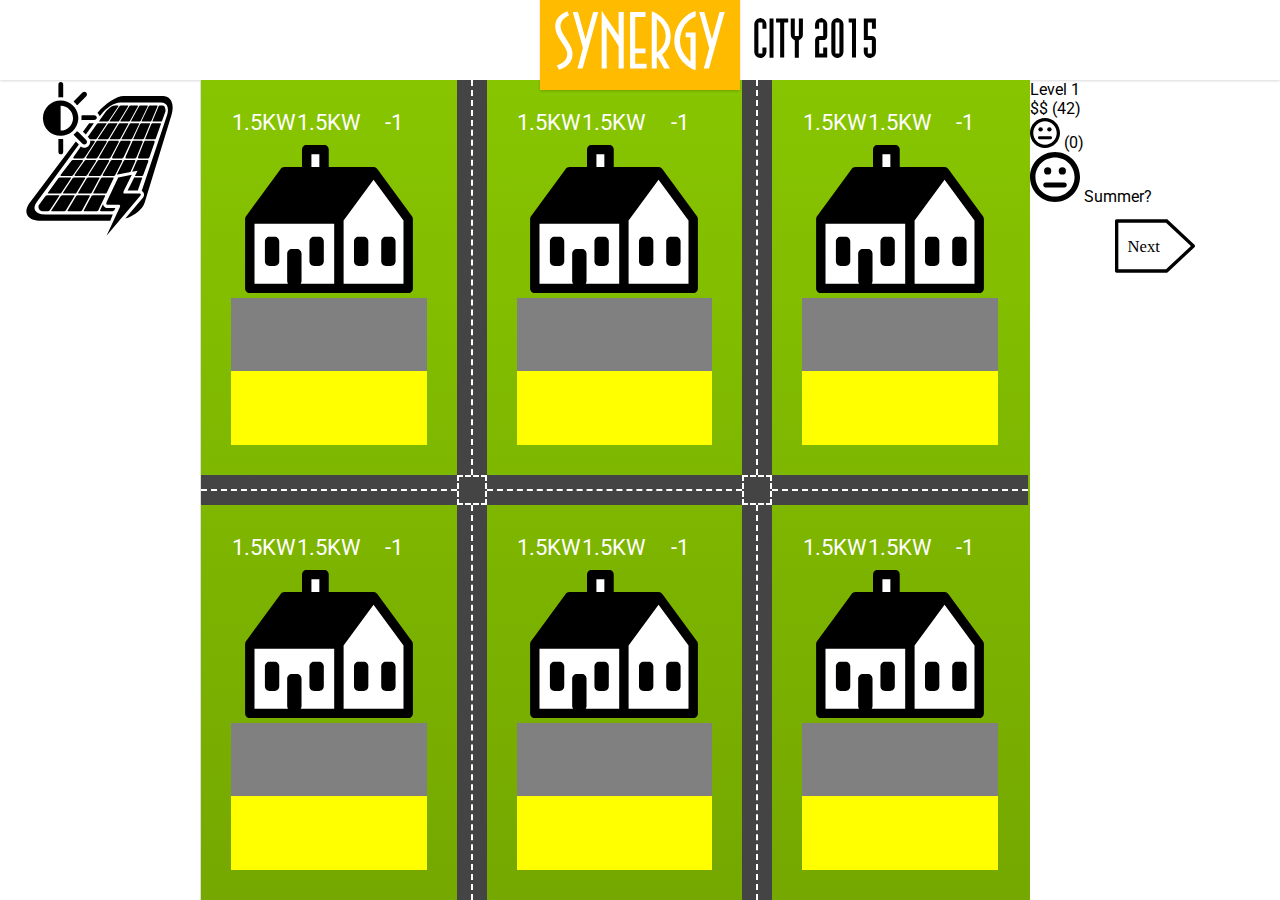
==== Website/index.html @ 7807ae28 "Changed green background" ====
<!DOCTYPE html>

<html>
	<head>
		<script src="lib/angular.js"></script>
		<script src="lib/angular-animate.min.js"></script>
		<script src="app.js"></script>
		<script src="directives/drag-drop.js"></script>
		<script src="services/data-service.js"></script>
		<script src="directives/face.js"></script>
		<script src="directives/global-data.js"></script>
		<script src="directives/house.js"></script>
		<script src="directives/toolbox.js"></script>
		<script src="directives/time-control.js"></script>
		<script src="controllers/testController.js"></script>
		<link href="style.css" rel="stylesheet" />
		<link href='http://fonts.googleapis.com/css?family=Roboto' rel='stylesheet' type='text/css'>
	</head>
	<body ng-app="synergyCity" ng-controller="Controller" class="synergyCity">
		<div class="header">
			<div class="header-left"></div>
			<div class="header-center">
				<div class="header-center-wrapper">
					<div class="header-center-text"></div>
				</div>
			</div>
			<div class="header-right">
				<div class="city"></div>
			</div>
		</div>
		<div class="body">
			<div class="toolbox">
				<toolbox drag-start="true"></toolbox>
			</div>
			<div class="canvas">
				<!--<house ng-repeat="house in houses"></house>-->
				<div class="ground">
					<div class="six-houses">
						<house></house>
						<div class="vertical-road">
							<div class="vertical-road-markings"></div>
						</div>
						<house></house>
						<div class="vertical-road">
							<div class="vertical-road-markings"></div>
						</div>
						<house></house>
						<div class="horizontal-road">
							<div class="horizontal-road-markings"></div>
						</div>
						<div class="intersection"></div>
						<div class="horizontal-road">
							<div class="horizontal-road-markings"></div>
						</div>
						<div class="intersection"></div>
						<div class="horizontal-road">
							<div class="horizontal-road-markings"></div>
						</div>
						<house></house>
						<div class="vertical-road">
							<div class="vertical-road-markings"></div>
						</div>
						<house></house>
						<div class="vertical-road">
							<div class="vertical-road-markings"></div>
						</div>
						<house></house>
					</div>
				</div>
			</div>
			<div class="global-panels">
				<global-data></global-data>
				<time-control></time-control>
			</div>
		</div>
	</body>
</html>
---- Website/style.css ----
* {
	box-sizing: border-box;
}

html, body {
	height:100%;
	margin:0;
	padding:0;
	font-family:roboto;
	overflow:hidden;
}

.synergyCity {
	display:flex;
	flex-direction: column;
}

.header {
	flex:0 0 80px;
	display:flex;
	height:80px;
	box-shadow: 0 1px 3px rgba(0,0,0,0.05), 0 1px 2px rgba(0,0,0,0.10);
}

.header-left {
	flex:1;
}

.header-center {
	flex:0 0 200px; 
	height:100%;
}

.header-center-wrapper {
	position:absolute;
	height:100px;
	width:200px;
	background:#ffbb00;
	padding:15px;
	margin-top:-10px;
	box-shadow: 0 1px 3px rgba(0,0,0,0.06), 0 1px 2px rgba(0,0,0,0.12);
}

.header-center-text {
	height:100%;
	background-image:url('content/synergy.svg');
	background-size: contain;
	background-position:center;
	background-repeat: no-repeat;
}

.header-right {
	flex:1;
}

.city {
	background-image:url('content/city_2015.svg');
	background-size: contain;
	background-position:center;
	background-repeat: no-repeat;
	width:150px;
	height:40px;
	margin-top:18px;
}

.body {
	flex:1;
	display:flex;
	flex-direction: row;
	height:calc(100% - 70px);
}

.toolbox {
	flex: 0 0 200px;
	border-right: #ddd 1px solid;
}

.canvas {
	flex: 1;
	height:100%;
	/*display:flex;
	flex-direction: row;*/
	/*padding:30px;*/
}
/*
house {
	display:block;
	height:100%;
}*/


.house-status {
	flex: 0 0 35px;	
	color:white;
}

.production-value {
	text-align:center;
}

.generation-value {
	text-align:center;
}

.happiness-value {
	text-align:center;
}

.house-view {
	flex: 1;
	position:relative;
}

.house-image {
	height:100%;
	background-image:url('content/house_1.svg');
	background-size:contain;
	background-repeat:no-repeat;
    background-position: center;
	position:absolute;
	width:100%; 
}

.house-inventory {
	flex: 1;
	background: yellow;
	position:relative;
	margin-top:5px;
}

.solar-panels {
	height:100%;
	width:100%;
	position:absolute;
}

.solar-panel {
	float:left;
	width: 25%;
	height:50%;
	background:grey;
    opacity: 1;
}
.solar-panel.ng-enter {
    -webkit-transition: 0.4s;
    transition: 0.4s;
    opacity: 0;
}
.solar-panel.ng-enter-active {
    opacity: 1;
}

.global-panels {
    flex: 0 0 200px;
}

.house-status {
	display:flex;
	flex-direction:row;
	font-size:22px;
}

.house-status-production {
	flex:1;
}

.house-status-generation {
	flex:1;
}

.house-status-happiness {
	flex:1;
}

.ground {
	height: 100%;
	width:100%;
	background: linear-gradient(#87c500, #75a800);
}

 .six-houses {
	 height:100%;
 }

.vertical-road {
	background:#444;
	width:30px;
	float:left;
	height: Calc(50% - 15px);
}

.vertical-road-markings {
	width:0px;
	border-right: #fff 2px dashed;
	height:100%;
	margin-left:14px;
}

.horizontal-road-markings {
	width:100%;
	border-bottom: #fff 2px dashed;
	height:0px;
	margin-top:14px;
}

.horizontal-road {
	background:#444;
	width: Calc(33% - 18px);
	float:left;
	height:30px;
}

face {
	display:block;
}

face div {
	width:100%;
	height:100%;
}

.intersection {
	width:30px;
	height:30px;
	float:left;
	border: #fff 2px dashed;
	background:#444;
}

.house-image {
	height:100%;
	background-image:url('content/house_1.svg');
	background-size:contain;
	background-repeat:no-repeat;
}
house {
	/*flex:1;*/
	display:flex;
	flex-direction: column;
	/*height:100%;*/
	/*margin:5px;*/
	/*margin: 100px;*/
}

.six-houses house {
	float:left;
	width: Calc(33% - 18px);
	height: Calc(50% - 15px);
	padding:30px;
}
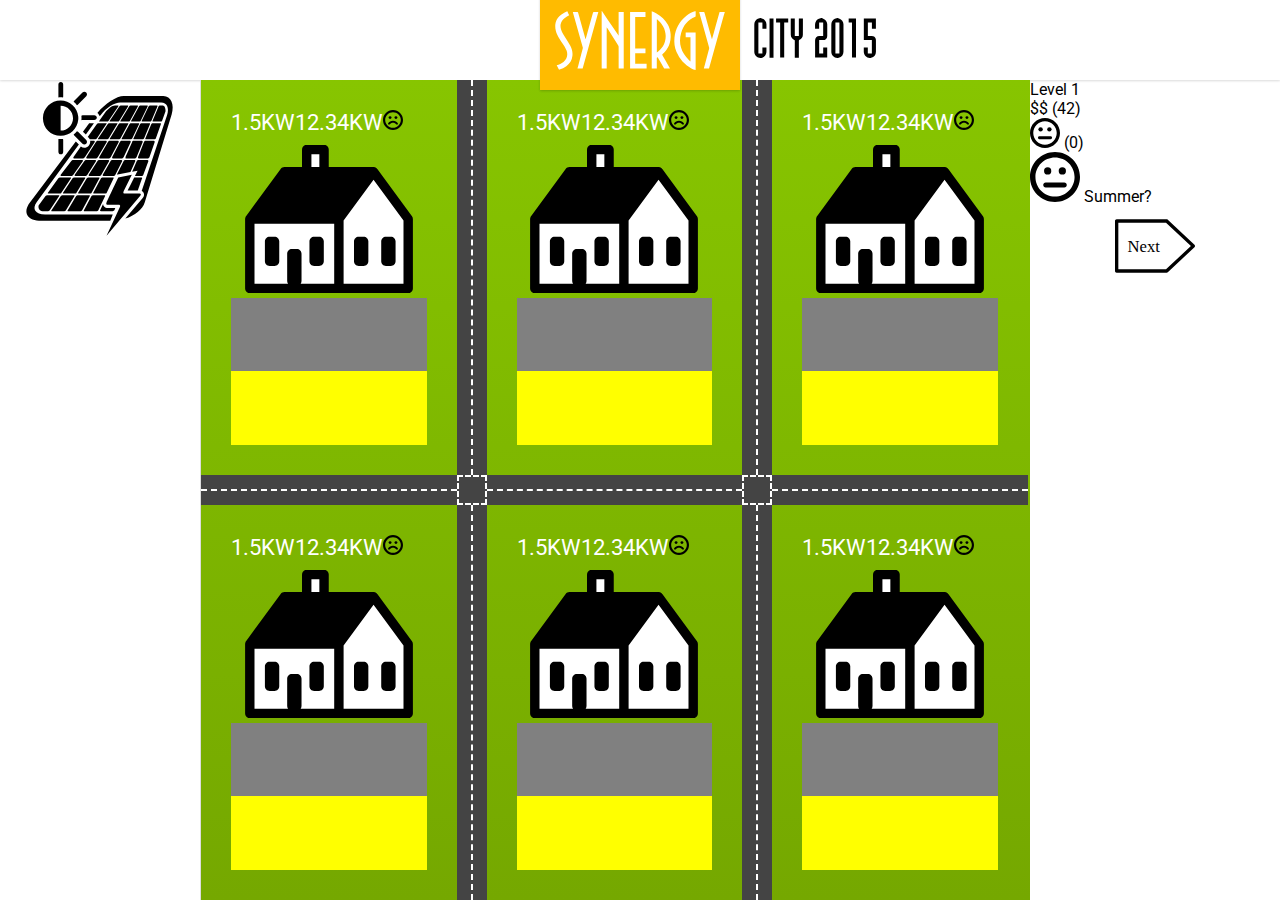
==== commit 927fde49: "Added face to house && house now accepts House object." ====
--- a/Website/index.html
+++ b/Website/index.html
@@ -5,6 +5,7 @@
 		<script src="lib/angular.js"></script>
 		<script src="lib/angular-animate.min.js"></script>
 		<script src="app.js"></script>
+		<script src="model.js"></script>
 		<script src="directives/drag-drop.js"></script>
 		<script src="services/data-service.js"></script>
 		<script src="directives/face.js"></script>
@@ -35,16 +36,16 @@
 			<div class="canvas">
 				<!--<house ng-repeat="house in houses"></house>-->
 				<div class="ground">
-					<div class="six-houses">
-						<house></house>
+					<div class="six-houses" ng-if="houses.length == 6">
+						<house house-ref="houses[0]"></house>
 						<div class="vertical-road">
 							<div class="vertical-road-markings"></div>
 						</div>
-						<house></house>
+						<house house-ref="houses[1]"></house>
 						<div class="vertical-road">
 							<div class="vertical-road-markings"></div>
 						</div>
-						<house></house>
+						<house house-ref="houses[2]"></house>
 						<div class="horizontal-road">
 							<div class="horizontal-road-markings"></div>
 						</div>
@@ -56,15 +57,15 @@
 						<div class="horizontal-road">
 							<div class="horizontal-road-markings"></div>
 						</div>
-						<house></house>
+						<house house-ref="houses[3]"></house>
 						<div class="vertical-road">
 							<div class="vertical-road-markings"></div>
 						</div>
-						<house></house>
+						<house house-ref="houses[4]"></house>
 						<div class="vertical-road">
 							<div class="vertical-road-markings"></div>
 						</div>
-						<house></house>
+						<house house-ref="houses[5]"></house>
 					</div>
 				</div>
 			</div>
--- a/Website/style.css
+++ b/Website/style.css
@@ -98,7 +98,7 @@
 	text-align:center;
 }
 
-.generation-value {
+.consumption-value {
 	text-align:center;
 }
 
@@ -164,7 +164,7 @@
 	flex:1;
 }
 
-.house-status-generation {
+.house-status-consumption {
 	flex:1;
 }
 
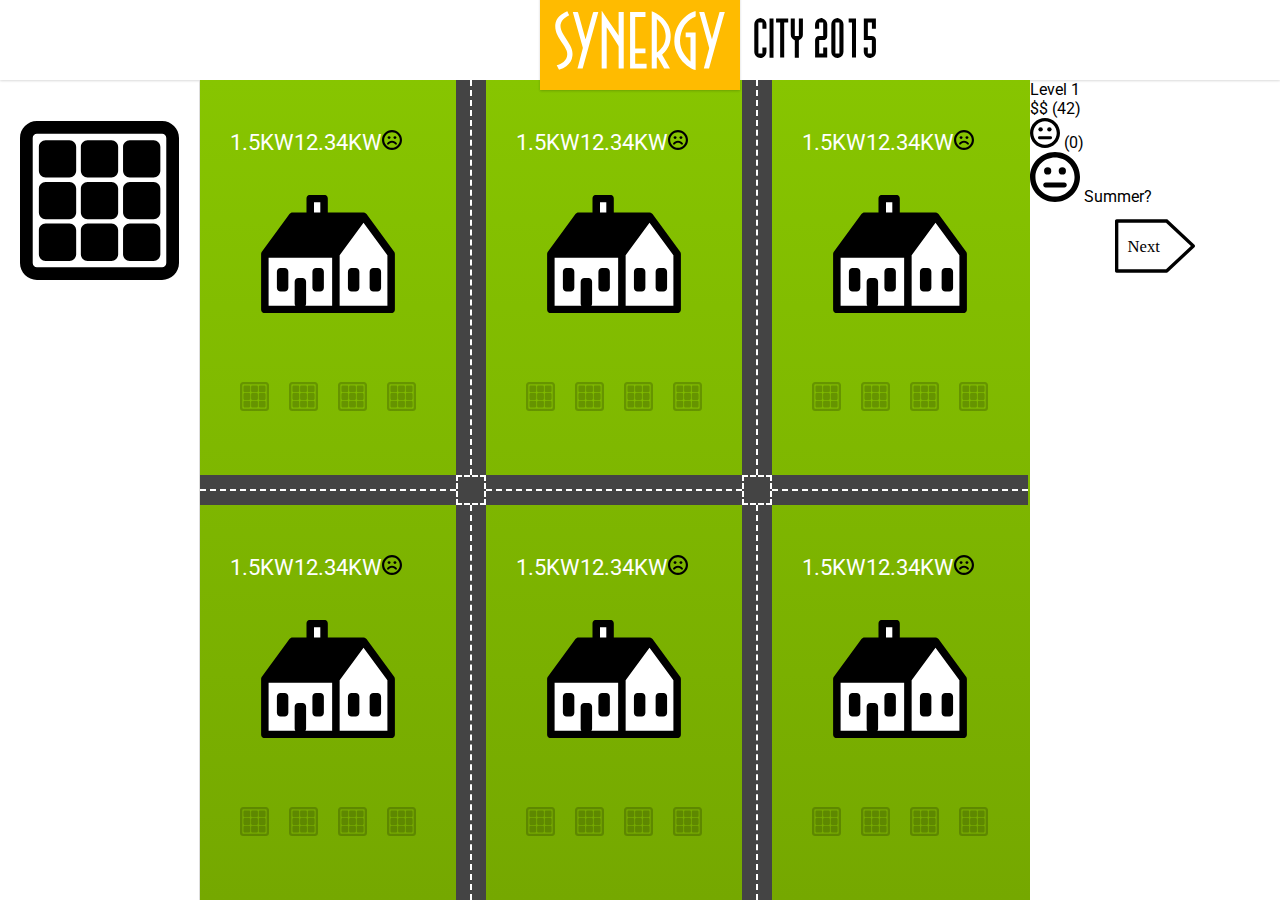
==== commit c0b01f14: "Added solar panel to toolbox" ====
--- a/Website/index.html
+++ b/Website/index.html
@@ -31,7 +31,7 @@
 		</div>
 		<div class="body">
 			<div class="toolbox">
-				<toolbox drag-start="true"></toolbox>
+				<toolbox></toolbox>
 			</div>
 			<div class="canvas">
 				<!--<house ng-repeat="house in houses"></house>-->
--- a/Website/style.css
+++ b/Website/style.css
@@ -73,6 +73,22 @@
 .toolbox {
 	flex: 0 0 200px;
 	border-right: #ddd 1px solid;
+	display:block;
+}
+
+toolbox {
+	height:100%;
+}
+
+.toolbox-solar-panel {
+	margin:20px;
+	width:calc(100% - 40px);
+	height:200px;
+	background-image:url('content/solar_panel.svg');
+	background-size: contain;
+	background-position:center;
+	background-repeat: no-repeat;
+	cursor:pointer;
 }
 
 .canvas {
@@ -90,7 +106,8 @@
 
 
 .house-status {
-	flex: 0 0 35px;	
+	margin-top:20px;
+	flex: 0 0 65px;	
 	color:white;
 }
 
@@ -123,9 +140,8 @@
 
 .house-inventory {
 	flex: 1;
-	background: yellow;
 	position:relative;
-	margin-top:5px;
+	margin-top:15px;
 }
 
 .solar-panels {
@@ -136,15 +152,21 @@
 
 .solar-panel {
 	float:left;
-	width: 25%;
-	height:50%;
+	width: calc(25% - 20px);
+	height:100%;
 	background:grey;
     opacity: 1;
+	background:url('content/solar_panel.svg');
+	background-repeat:no-repeat;
+    background-position: center;
+	background-size: contain;
+	margin:10px;
+	opacity:0.2;
 }
 .solar-panel.ng-enter {
     -webkit-transition: 0.4s;
     transition: 0.4s;
-    opacity: 0;
+    opacity: 0.2;
 }
 .solar-panel.ng-enter-active {
     opacity: 1;
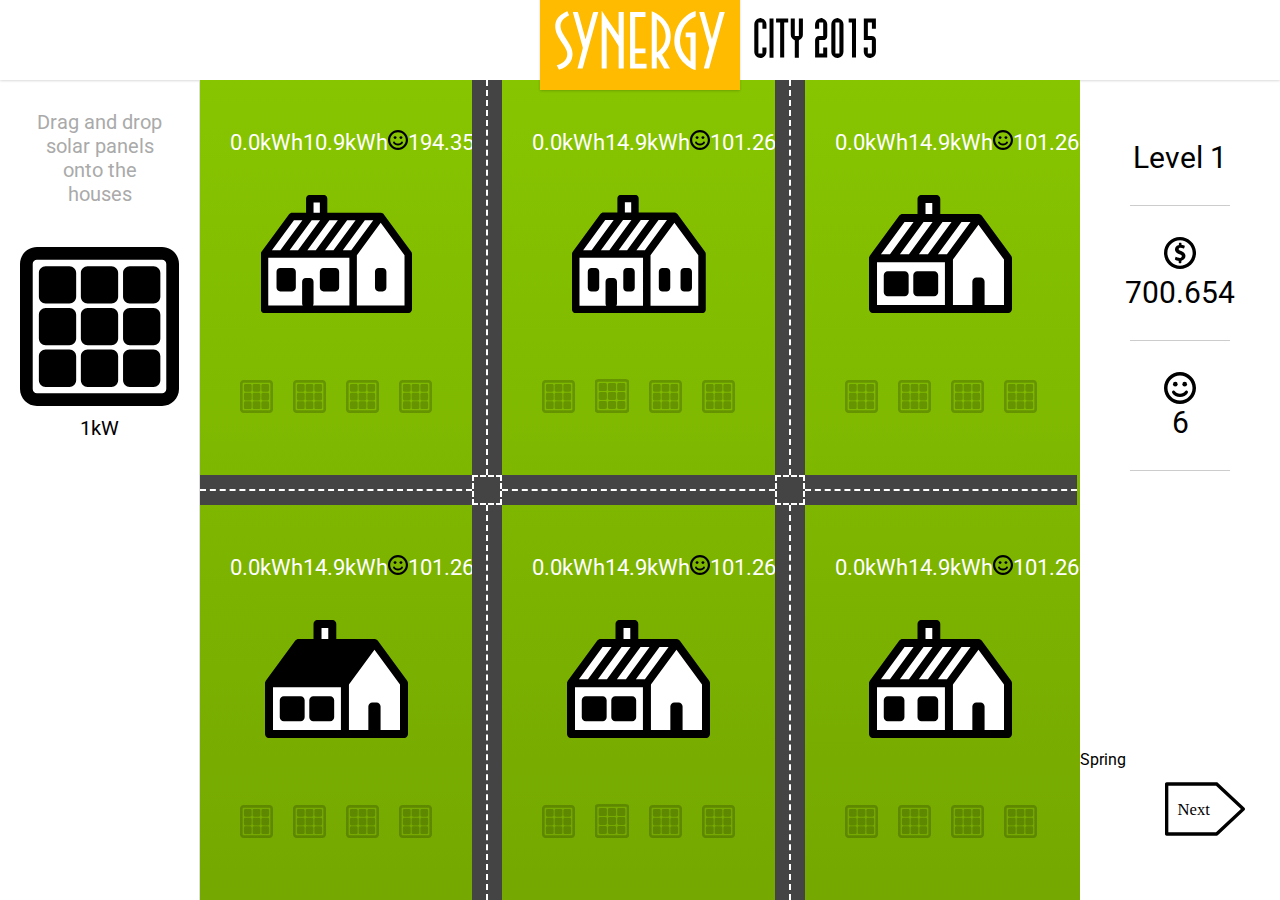
==== commit c6b8da37: "(Minor) Add title" ====
--- a/Website/index.html
+++ b/Website/index.html
@@ -2,6 +2,7 @@
 
 <html>
 	<head>
+		<title>Synergy City 2015</title>
 		<script src="lib/angular.js"></script>
 		<script src="lib/angular-animate.min.js"></script>
 		<script src="app.js"></script>
--- a/Website/style.css
+++ b/Website/style.css
@@ -8,6 +8,7 @@
 	padding:0;
 	font-family:roboto;
 	overflow:hidden;
+	min-width:1000px;
 }
 
 .synergyCity {
@@ -81,14 +82,26 @@
 }
 
 .toolbox-solar-panel {
-	margin:20px;
+	margin:20px 20px 0 20px;
 	width:calc(100% - 40px);
-	height:200px;
+	height:180px;
 	background-image:url('content/solar_panel.svg');
 	background-size: contain;
 	background-position:center;
 	background-repeat: no-repeat;
 	cursor:pointer;
+}
+
+.solar-panel-detail {
+	text-align:center;
+	font-size: 20px;
+}
+
+.toolbox-message {
+	font-size:20px;
+	margin:30px;
+	color:#aaa;
+	text-align:center;	
 }
 
 .canvas {
@@ -154,24 +167,23 @@
 	float:left;
 	width: calc(25% - 20px);
 	height:100%;
-	background:grey;
-    opacity: 1;
 	background:url('content/solar_panel.svg');
 	background-repeat:no-repeat;
     background-position: center;
 	background-size: contain;
 	margin:10px;
 	opacity:0.2;
-}
-.solar-panel.ng-enter {
-    -webkit-transition: 0.4s;
-    transition: 0.4s;
-    opacity: 0.2;
-}
-.solar-panel.ng-enter-active {
-    opacity: 1;
-}
-
+    /*-webkit-transition: 0.4s;
+    transition: 0.4s;*/
+}
+
+.dragging-solar-panel .solar-panel:not(.solar-panel-filled) {
+	opacity: 0.5;	
+}
+
+.solar-panel-filled {
+	opacity:1;
+}
 .global-panels {
     flex: 0 0 200px;
 }
@@ -270,3 +282,48 @@
 	height: Calc(50% - 15px);
 	padding:30px;
 }
+
+.global-level {
+	font-size: 20px;
+	text-align:center;
+	margin-top:60px;
+}
+
+.global-money {
+	font-size:20px;
+	margin: 30px 0 0 0;
+	text-align:center;
+}
+
+.global-happiness {
+	font-size:20px;
+	margin: 30px 0 0 0;
+	vertical-align: middle;
+	text-align:center;
+}
+
+.global-happiness face {
+	vertical-align: middle;
+}
+
+.level-text {
+	font-size:30px;
+}
+
+.separator {
+	width:calc(100% - 100px);
+	margin:30px 50px 10px 50px;
+	border-top: #ccc 1px solid;
+}
+
+time-control {
+	display:block;
+	bottom:50px;
+	height:100px;
+	width:100%;
+	position:absolute;
+}
+
+.global-panels {
+	position:relative;
+}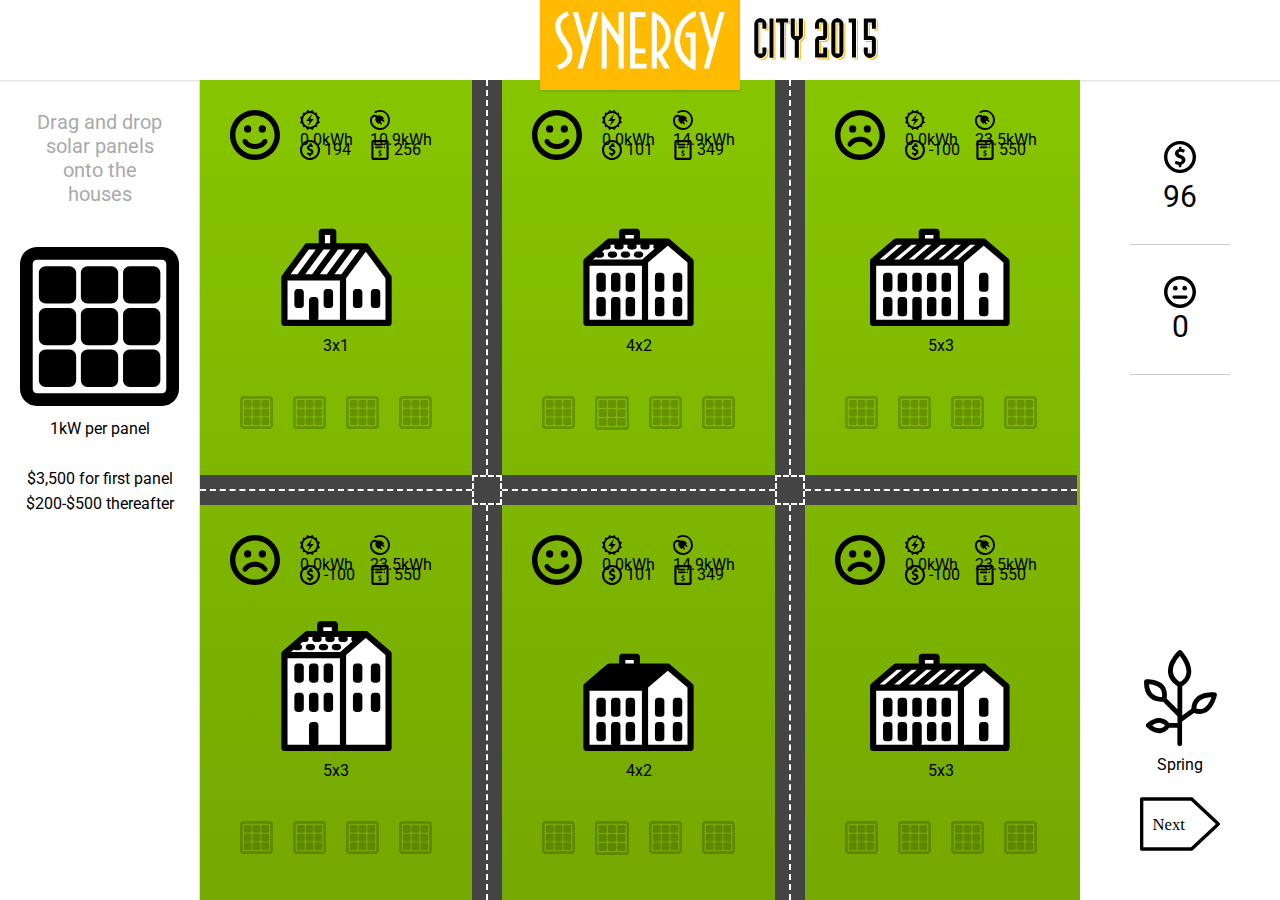
==== commit 734a70a8: "Styled season" ====
--- a/Website/index.html
+++ b/Website/index.html
@@ -27,6 +27,8 @@
 				</div>
 			</div>
 			<div class="header-right">
+				<div class="cityyellow"></div>
+				<div class="citywhite"></div>
 				<div class="city"></div>
 			</div>
 		</div>
--- a/Website/style.css
+++ b/Website/style.css
@@ -52,6 +52,7 @@
 
 .header-right {
 	flex:1;
+	position:relative;
 }
 
 .city {
@@ -61,7 +62,33 @@
 	background-repeat: no-repeat;
 	width:150px;
 	height:40px;
-	margin-top:18px;
+	top:18px;
+	left:0;
+	position:absolute;
+}
+
+.cityyellow {
+	background-image:url('content/city_2015 yellow.svg');
+	background-size: contain;
+	background-position:center;
+	background-repeat: no-repeat;
+	width:150px;
+	height:40px;
+	top:20px;
+	left:2px;
+	position:absolute;
+}
+
+.citywhite {
+	background-image:url('content/city_2015 white.svg');
+	background-size: contain;
+	background-position:center;
+	background-repeat: no-repeat;
+	width:150px;
+	height:40px;
+	top:19px;
+	left:1px;
+	position:absolute;
 }
 
 .body {
@@ -94,7 +121,8 @@
 
 .solar-panel-detail {
 	text-align:center;
-	font-size: 20px;
+	font-size: 16px;
+	line-height:25px;
 }
 
 .toolbox-message {
@@ -119,9 +147,9 @@
 
 
 .house-status {
-	margin-top:20px;
 	flex: 0 0 65px;	
 	color:white;
+	margin-bottom:10px;
 }
 
 .production-value {
@@ -152,9 +180,9 @@
 }
 
 .house-inventory {
-	flex: 1;
+	flex: 0.6;
 	position:relative;
-	margin-top:15px;
+	margin-top:5px;
 }
 
 .solar-panels {
@@ -173,25 +201,71 @@
 	background-size: contain;
 	margin:10px;
 	opacity:0.2;
-    /*-webkit-transition: 0.4s;
-    transition: 0.4s;*/
+}
+
+.solar-panel-filled {
+    -webkit-transition: 0.4s;
+    transition: 0.4s;
+}
+
+.solar-panel-filled.ng-enter {
+	opacity:0.5;
+}
+
+.solar-panel-filled.ng-enter-active {
+	opacity:1;
+}
+
+.solar-panel-filled {
+	opacity:1;
 }
 
 .dragging-solar-panel .solar-panel:not(.solar-panel-filled) {
 	opacity: 0.5;	
 }
-
-.solar-panel-filled {
-	opacity:1;
-}
 .global-panels {
     flex: 0 0 200px;
 }
 
+.large-status-item {
+	float:left;
+	width:33%;
+	height:50px;
+	color:black;
+}
+
+.large-status-item face {
+	height:100%;
+	width:100%;
+}
+
+.large-status-item face div {
+	background-position:inherit;
+}
+
+face div {
+	background-position:center;
+}
+
+.status-item {
+	float:left;
+	width:33%;
+	height:30px;
+	font-size:16px;
+	color:black;
+}
+
+.status-icon {
+	width:20px;
+	height:20px;
+	margin-top:-2px;
+}
+
+.status-item * {
+	vertical-align: middle;
+}
+
 .house-status {
-	display:flex;
-	flex-direction:row;
-	font-size:22px;
 }
 
 .house-status-production {
@@ -291,7 +365,7 @@
 
 .global-money {
 	font-size:20px;
-	margin: 30px 0 0 0;
+	margin: 60px 0 0 0;
 	text-align:center;
 }
 
@@ -318,7 +392,7 @@
 
 time-control {
 	display:block;
-	bottom:50px;
+	bottom:150px;
 	height:100px;
 	width:100%;
 	position:absolute;
@@ -326,4 +400,9 @@
 
 .global-panels {
 	position:relative;
+}
+
+.house-label {
+	text-align:center;
+	margin-top:10px;
 }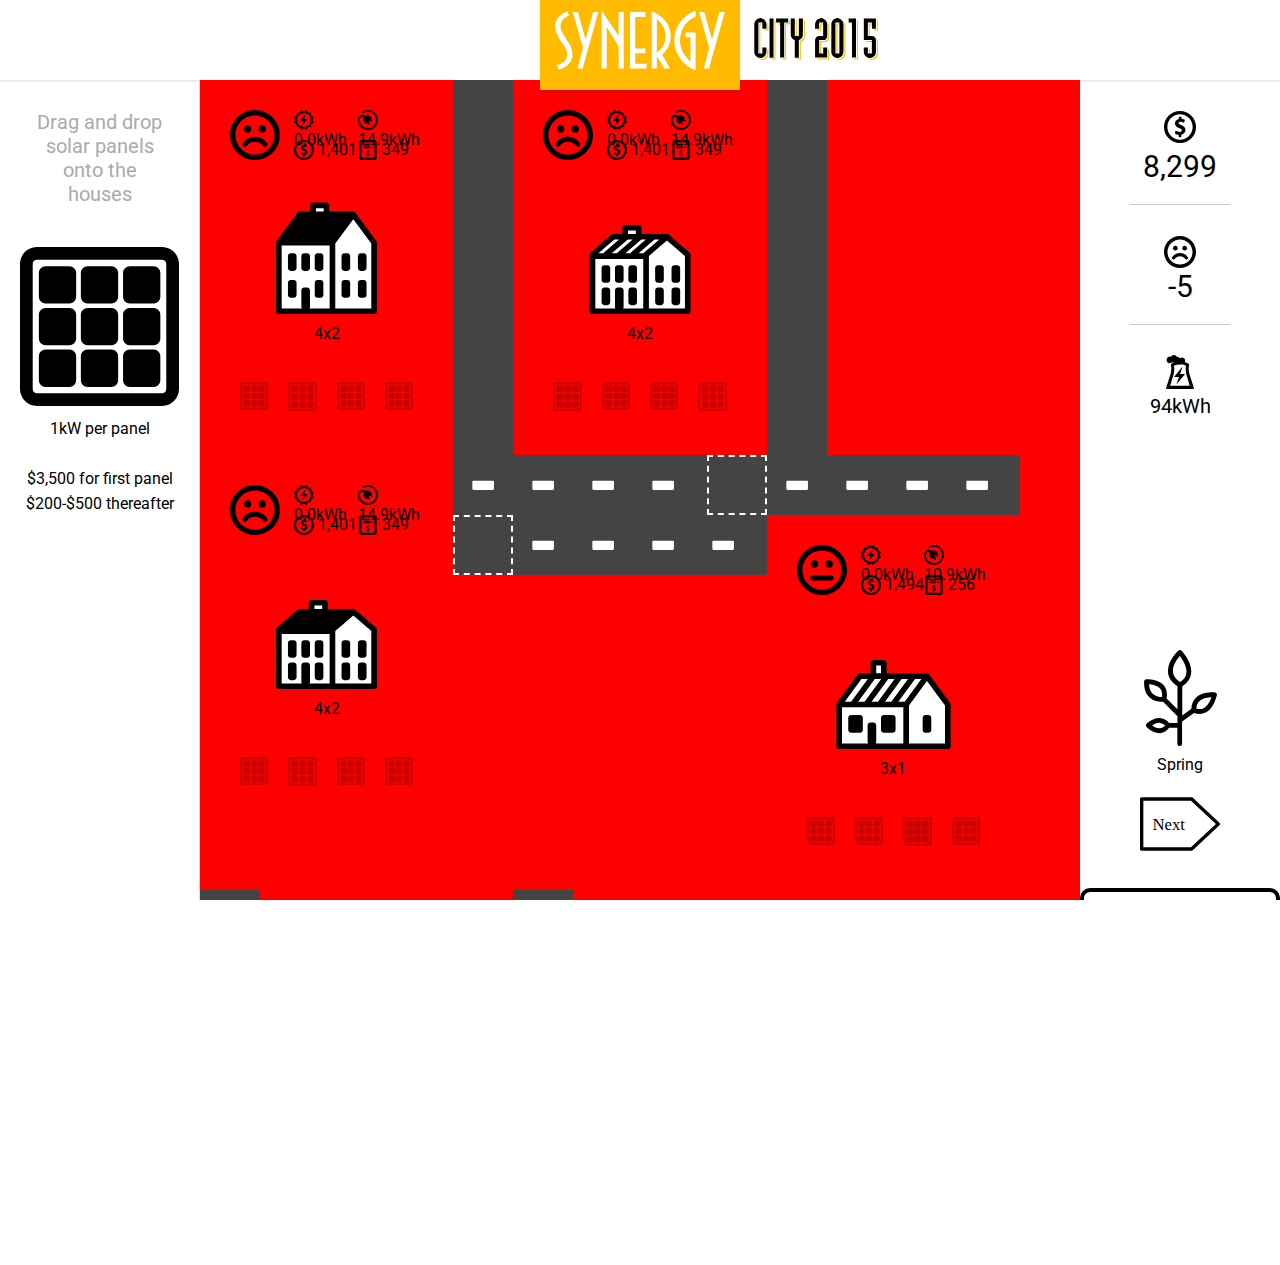
==== commit 66f1307d: "Colors" ====
--- a/Website/index.html
+++ b/Website/index.html
@@ -38,7 +38,7 @@
 			</div>
 			<div class="canvas">
 				<!--<house ng-repeat="house in houses"></house>-->
-				<div class="ground">
+				<div class="ground" ng-style="{ background: seasonColors[season][0] }">
 					<div class="six-houses" ng-if="houses.length == 6">
 						<house house-ref="houses[0]"></house>
 						<div class="vertical-road">
--- a/Website/style.css
+++ b/Website/style.css
@@ -283,39 +283,44 @@
 .ground {
 	height: 100%;
 	width:100%;
-	background: linear-gradient(#87c500, #75a800);
+	transition: background-color 0.4s ease;
+	-webkit-transition: background-color 0.4s ease;
 }
 
  .six-houses {
 	 height:100%;
  }
 
-.vertical-road {
-	background:#444;
-	width:30px;
-	float:left;
-	height: Calc(50% - 15px);
-}
-
-.vertical-road-markings {
+.vertical-road {	
+	background-color:#444;
+	background-image: url('content/road_vertical.svg');
+	background-size:contain;
+	float:left;
+	width:60px;
+	height: Calc(50% - 35px);
+}
+
+/*.vertical-road-markings {
 	width:0px;
 	border-right: #fff 2px dashed;
 	height:100%;
 	margin-left:14px;
-}
-
-.horizontal-road-markings {
+}*/
+
+/*.horizontal-road-markings {
 	width:100%;
 	border-bottom: #fff 2px dashed;
 	height:0px;
 	margin-top:14px;
-}
+}*/
 
 .horizontal-road {
-	background:#444;
-	width: Calc(33% - 18px);
-	float:left;
-	height:30px;
+	background-color:#444;
+	background-image: url('content/road_horizontal.svg');
+	background-size:contain;
+	width: Calc(33% - 37px);
+	float:left;
+	height:60px;
 }
 
 face {
@@ -328,8 +333,8 @@
 }
 
 .intersection {
-	width:30px;
-	height:30px;
+	width:60px;
+	height:60px;
 	float:left;
 	border: #fff 2px dashed;
 	background:#444;
@@ -352,20 +357,26 @@
 
 .six-houses house {
 	float:left;
-	width: Calc(33% - 18px);
-	height: Calc(50% - 15px);
+	width: Calc(33% - 37px);
+	height: Calc(50% - 35px);
 	padding:30px;
 }
 
 .global-level {
 	font-size: 20px;
 	text-align:center;
-	margin-top:60px;
+	margin-top:30px;
 }
 
 .global-money {
 	font-size:20px;
-	margin: 60px 0 0 0;
+	margin: 30px 0 0 0;
+	text-align:center;
+}
+
+.global-coal {
+	font-size:20px;
+	margin: 30px 0 0 0;
 	text-align:center;
 }
 
@@ -386,7 +397,7 @@
 
 .separator {
 	width:calc(100% - 100px);
-	margin:30px 50px 10px 50px;
+	margin:20px 50px 5px 50px;
 	border-top: #ccc 1px solid;
 }
 
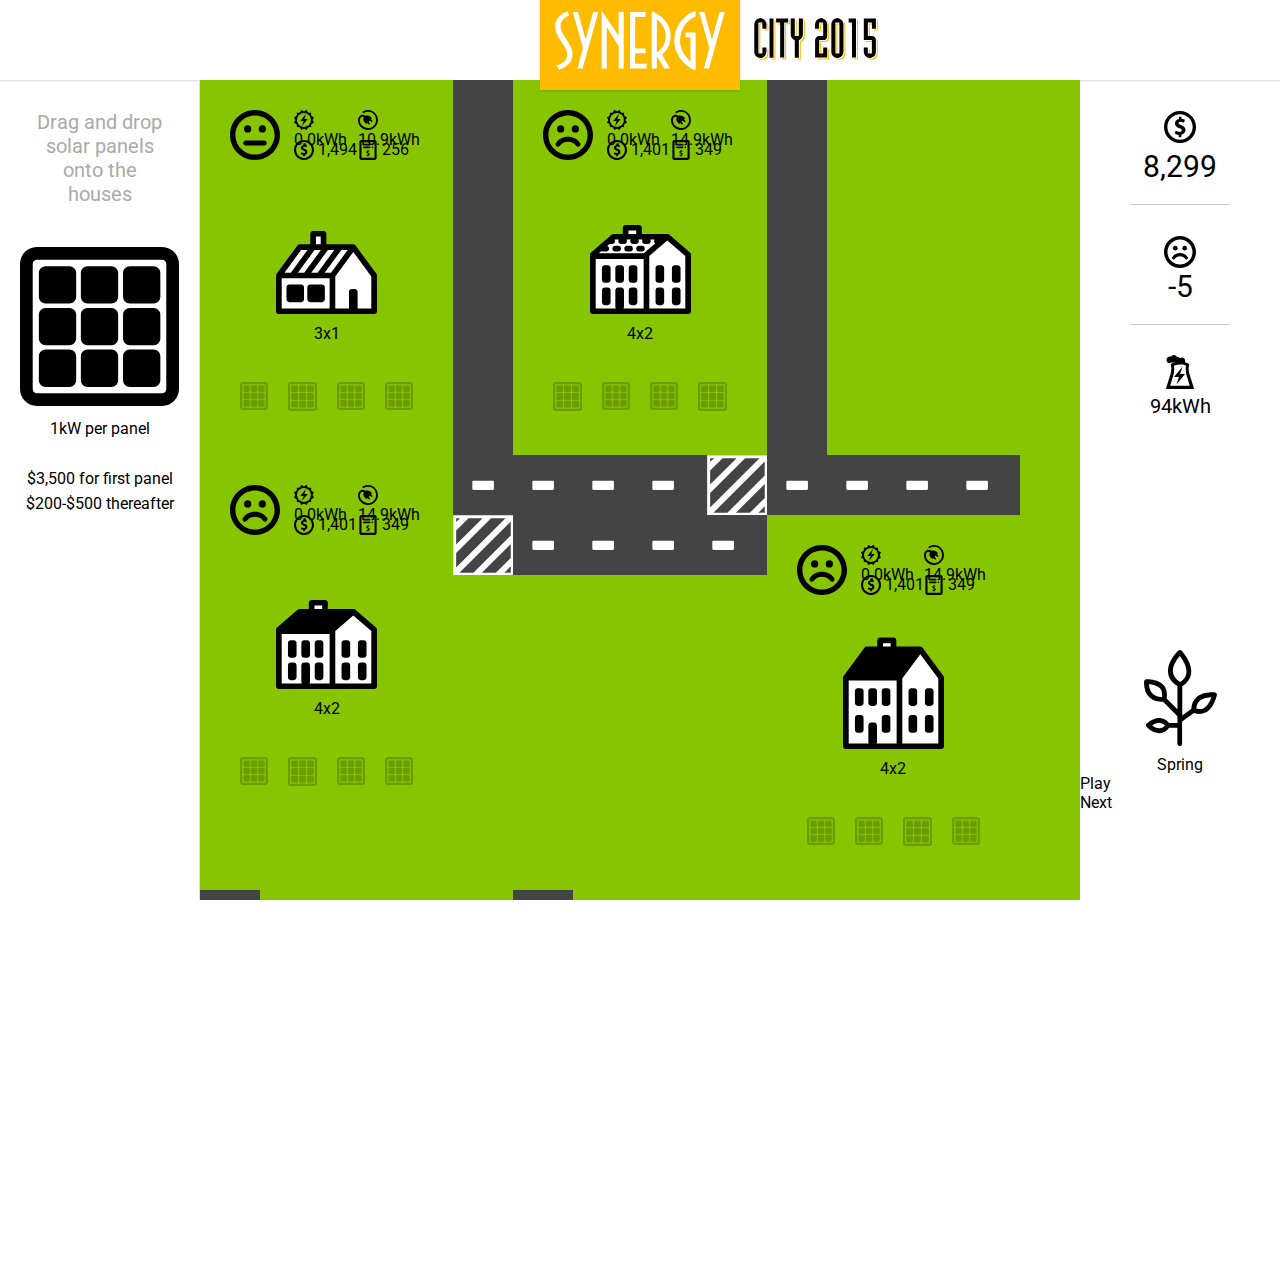
==== commit c0e6b078: "Music" ====
--- a/Website/index.html
+++ b/Website/index.html
@@ -20,6 +20,11 @@
 	</head>
 	<body ng-app="synergyCity" ng-controller="Controller" class="synergyCity">
 		<div class="header">
+			<audio autoplay loop>
+			  <source ng-src="{{ music }}" type="audio/mpeg">
+				Your browser does not support the audio element.
+			</audio>
+				
 			<div class="header-left"></div>
 			<div class="header-center">
 				<div class="header-center-wrapper">
--- a/Website/style.css
+++ b/Website/style.css
@@ -336,8 +336,12 @@
 	width:60px;
 	height:60px;
 	float:left;
-	border: #fff 2px dashed;
+	/*border: #fff 3px solid;*/
 	background:#444;
+	background-image: url('content/road_intersection.svg');
+	
+	background-size:contain;
+	background-repeat:no-repeat;
 }
 
 .house-image {
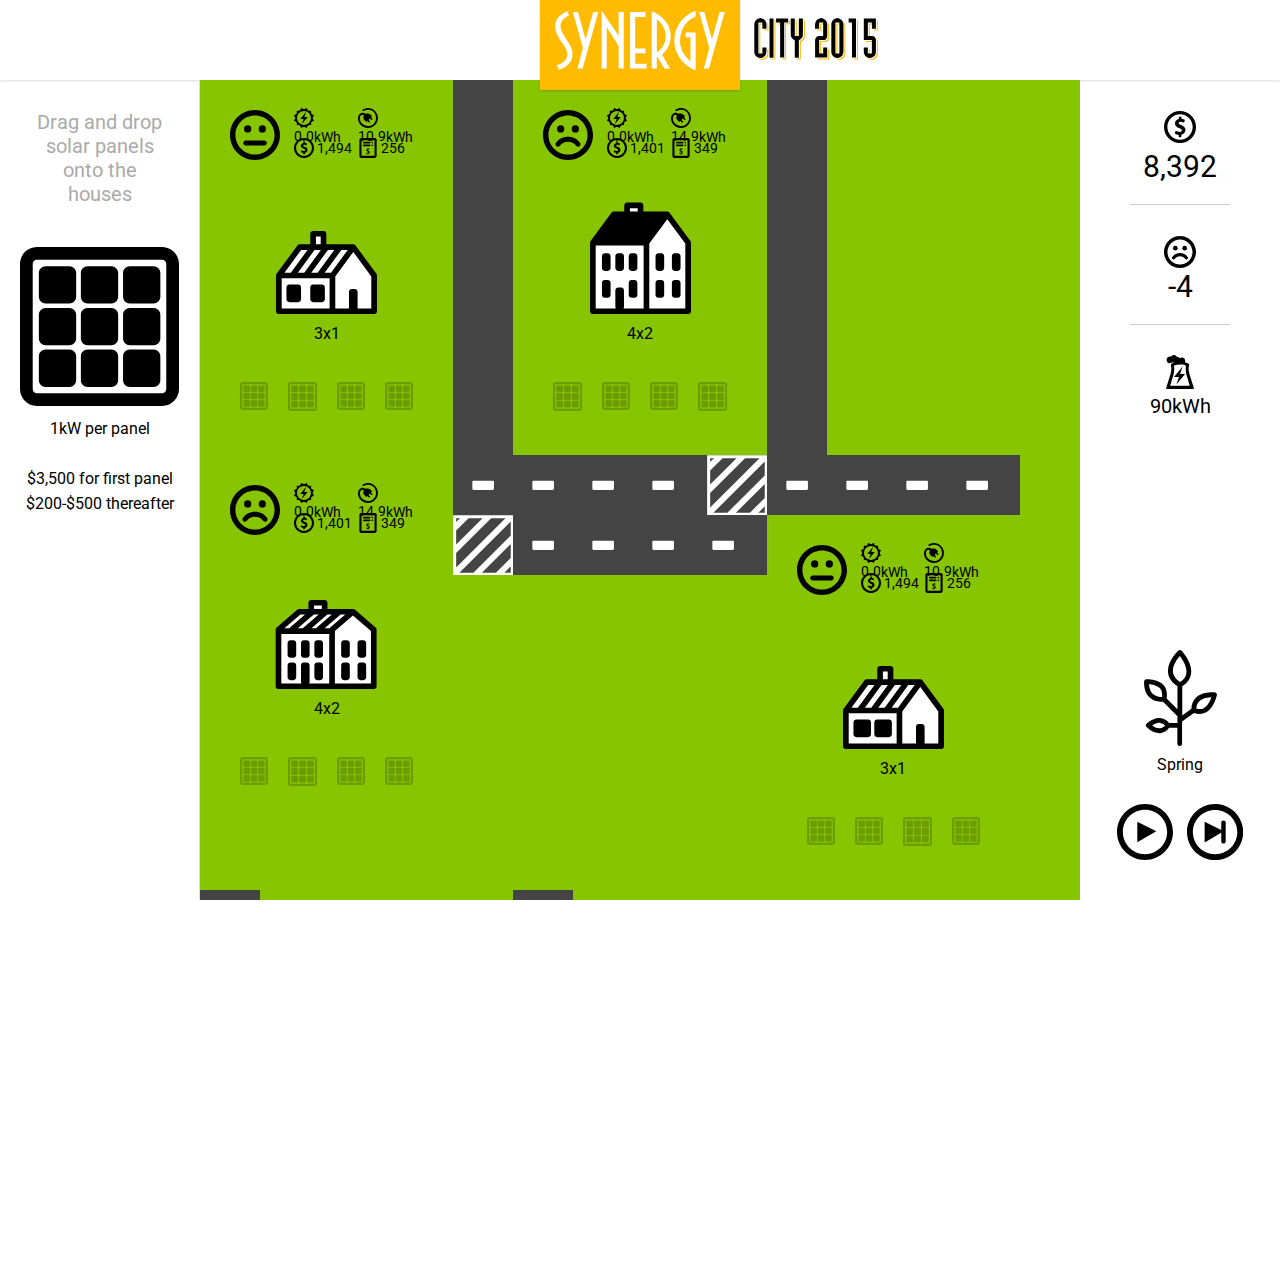
==== commit c2a0b207: "Fixed play pause" ====
--- a/Website/index.html
+++ b/Website/index.html
@@ -2,6 +2,7 @@
 
 <html>
 	<head>
+		<meta name="viewport" content="width=device-width, initial-scale=1">
 		<title>Synergy City 2015</title>
 		<script src="lib/angular.js"></script>
 		<script src="lib/angular-animate.min.js"></script>
--- a/Website/style.css
+++ b/Website/style.css
@@ -259,6 +259,19 @@
 	width:20px;
 	height:20px;
 	margin-top:-2px;
+}
+
+.status-icon span.units {
+	font-size: 14px;
+}
+
+@media all and (max-width: 1900px) {
+	.status-item {
+		font-size:14px;
+	}
+	.status-icon span.units {
+		font-size: 12px;
+	}
 }
 
 .status-item * {
@@ -420,4 +433,18 @@
 .house-label {
 	text-align:center;
 	margin-top:10px;
+}
+
+.time-icons {
+	text-align:center;
+	margin-top:30px;
+}
+
+.time-icon {
+	display:inline-block;
+}
+
+.time-icon img {
+	width:56px;
+	height:56px;
 }